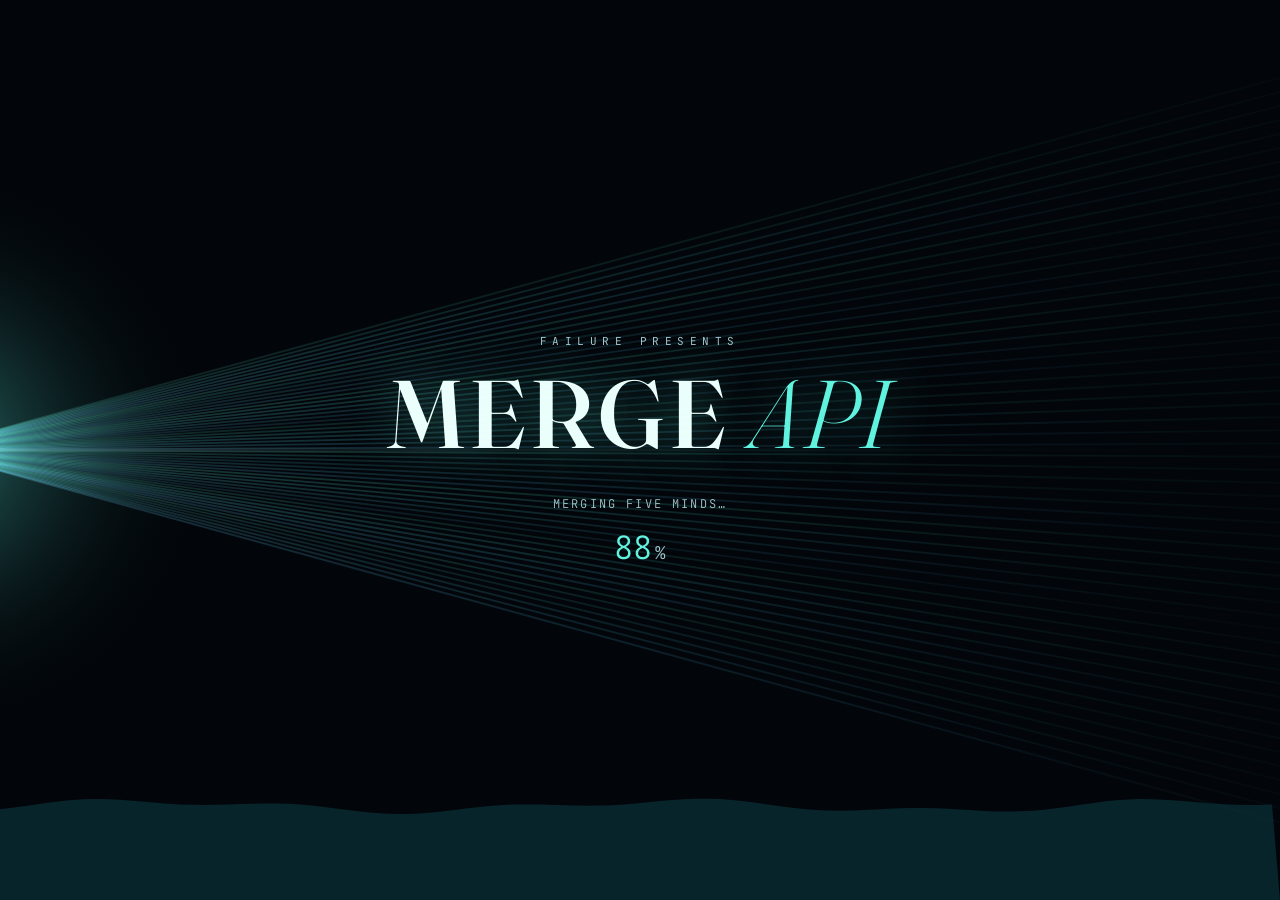
==== merge-api-landing/index.html @ cef7d69d "Add Merge API immersive WebGL landing page (merge-api-landing/) Five full-viewport scenes driven by " ====
<!DOCTYPE html>
<html lang="en">
<head>
<meta charset="UTF-8" />
<meta name="viewport" content="width=device-width, initial-scale=1.0, viewport-fit=cover" />
<meta name="description" content="Merge API by FAILURE — one endpoint, an ensemble of specialist AI models deliberating in private and answering as one." />
<title>MERGE API — Five minds. One voice. | FAILURE</title>

<link rel="preconnect" href="https://fonts.googleapis.com" />
<link rel="preconnect" href="https://fonts.gstatic.com" crossorigin />
<link href="https://fonts.googleapis.com/css2?family=Fraunces:ital,opsz,wght@0,9..144,300..900;1,9..144,300..900&family=Outfit:wght@200..700&family=JetBrains+Mono:wght@300..600&display=swap" rel="stylesheet" />

<link rel="stylesheet" href="style.css" />
</head>
<body data-scene="0">

<!-- ══════════════════════ LOADER ══════════════════════ -->
<div id="loader" aria-label="Loading Merge API" role="status">
  <canvas id="loader-canvas" aria-hidden="true"></canvas>
  <div class="loader-hud">
    <div class="loader-brand">
      <span class="loader-house">FAILURE&nbsp;presents</span>
      <h1 class="loader-title">MERGE<span class="loader-thin">&nbsp;API</span></h1>
    </div>
    <div class="loader-meta">
      <span id="loader-role" class="loader-role">waking the architect…</span>
      <span class="loader-pct-wrap"><span id="loader-pct">00</span><em>%</em></span>
    </div>
  </div>
</div>

<!-- ══════════════════════ WEBGL OCEAN ══════════════════════ -->
<canvas id="gl" aria-hidden="true"></canvas>
<div class="scrim" aria-hidden="true"></div>

<!-- ══════════════════════ HEADER ══════════════════════ -->
<header class="site-head" id="site-head">
  <a class="brand" href="#surface" data-goto="0" aria-label="Merge API — home">
    <span class="brand-sigil" aria-hidden="true">
      <svg viewBox="0 0 32 32" width="30" height="30" fill="none">
        <path d="M4 22c4-9 8-9 12 0s8 9 12 0" stroke="currentColor" stroke-width="2" stroke-linecap="round"/>
        <path d="M4 13c4-9 8-9 12 0s8 9 12 0" stroke="currentColor" stroke-width="2" stroke-linecap="round" opacity=".45"/>
      </svg>
    </span>
    <span class="brand-word">MERGE<b>API</b><i>by failure</i></span>
  </a>

  <nav class="head-nav" aria-label="Sections">
    <a href="#descent"   data-goto="1">How&nbsp;it&nbsp;thinks</a>
    <a href="#currents"  data-goto="2">Models</a>
    <a href="#depths"    data-goto="3">Platform</a>
    <a href="#emergence" data-goto="4">Access</a>
  </nav>

  <div class="head-tools">
    <a class="btn btn-key" href="#emergence" data-goto="4">
      <span>Get&nbsp;API&nbsp;Key</span>
      <svg viewBox="0 0 24 24" width="14" height="14" fill="none" aria-hidden="true"><path d="M5 12h13m-5-6 6 6-6 6" stroke="currentColor" stroke-width="2" stroke-linecap="round" stroke-linejoin="round"/></svg>
    </a>
    <button class="burger" id="burger" aria-label="Open menu" aria-expanded="false" aria-controls="mobile-menu">
      <span></span><span></span>
    </button>
  </div>
</header>

<!-- ══════════════════════ MOBILE MENU ══════════════════════ -->
<div class="mobile-menu" id="mobile-menu" aria-hidden="true">
  <nav aria-label="Mobile sections">
    <a href="#surface"   data-goto="0"><i>00</i>Surface</a>
    <a href="#descent"   data-goto="1"><i>01</i>How it thinks</a>
    <a href="#currents"  data-goto="2"><i>02</i>Models</a>
    <a href="#depths"    data-goto="3"><i>03</i>Platform</a>
    <a href="#emergence" data-goto="4"><i>04</i>Access</a>
  </nav>
  <a class="btn btn-key big" href="#emergence" data-goto="4">Get API Key</a>
  <p class="menu-foot">FAILURE&nbsp;·&nbsp;failure.fail</p>
</div>

<!-- ══════════════════════ SCENES ══════════════════════ -->
<main id="scenes">

  <!-- ─────────── 00 · SURFACE / HERO ─────────── -->
  <section class="scene scene-hero" id="surface" data-index="0" aria-label="Merge API — introduction">
    <div class="scene-inner">
      <div class="hero-stack">
        <p class="eyebrow reveal" style="--d:.05s"><b>FAILURE</b> presents · OpenAI-compatible orchestration</p>
        <h1 class="hero-title" aria-label="Merge API">
          <span class="line reveal" style="--d:.14s">MERGE</span>
          <span class="line line-italic reveal" style="--d:.26s">API</span>
        </h1>
        <p class="hero-tag reveal" style="--d:.4s">Five minds. <em>One voice.</em></p>
        <p class="hero-copy reveal" style="--d:.5s">
          One endpoint. Beneath it, an ensemble of specialist models — architect,
          implementer, critic, researcher — deliberating in private and surfacing
          as a single, synthesized answer.
        </p>
        <div class="cta-row reveal" style="--d:.62s">
          <a class="btn btn-primary" href="#emergence" data-goto="4"><span>Get API Access</span></a>
          <a class="btn btn-ghost" href="#descent" data-goto="1">
            <svg viewBox="0 0 24 24" width="15" height="15" fill="none" aria-hidden="true"><path d="M12 4v13m0 0 5-5m-5 5-5-5" stroke="currentColor" stroke-width="2" stroke-linecap="round" stroke-linejoin="round"/></svg>
            <span>See how it thinks</span>
          </a>
        </div>
        <ul class="chip-row reveal" style="--d:.74s" aria-label="Highlights">
          <li><code>POST /v1/chat/completions</code></li>
          <li>Edge-deployed</li>
          <li>Streaming-first</li>
        </ul>
      </div>
    </div>
  </section>

  <!-- ─────────── 01 · DESCENT / HOW IT WORKS ─────────── -->
  <section class="scene scene-descent" id="descent" data-index="1" aria-label="How Merge API thinks">
    <div class="scene-inner">
      <header class="scene-head">
        <p class="eyebrow reveal" style="--d:.05s">01 — The Descent</p>
        <h2 class="scene-title reveal" style="--d:.14s">Beneath the <em>surface</em></h2>
        <p class="scene-copy reveal" style="--d:.24s">
          Every request is split into private, role-labeled <b>notes</b> — no cross-talk,
          no averaging, no voting. Each specialist works alone; a judge reads everything
          and speaks for the ensemble.
        </p>
      </header>

      <ol class="role-grid" aria-label="Specialist roles">
        <li class="role-card reveal" style="--d:.3s">
          <span class="role-num">n·01</span>
          <h3>The Architect</h3>
          <p>Maps constraints, edge cases and the shape of the approach before a line is written.</p>
          <code>diffusion-gemma</code>
        </li>
        <li class="role-card reveal" style="--d:.4s">
          <span class="role-num">n·02</span>
          <h3>The Implementer</h3>
          <p>Concrete code, exact edits, syntax risks — the hands that build the thing.</p>
          <code>kimi-k2.7</code>
        </li>
        <li class="role-card reveal" style="--d:.5s">
          <span class="role-num">n·03</span>
          <h3>The Researcher</h3>
          <p>Current-info duty: live dependency versions, docs and external facts, in real time.</p>
          <code>sonar</code>
        </li>
        <li class="role-card reveal" style="--d:.6s">
          <span class="role-num">n·04</span>
          <h3>The Critic</h3>
          <p>Hunts mistakes, simpler alternatives and security holes before you ever see them.</p>
          <code>gpt-5.5</code>
        </li>
      </ol>

      <p class="flow-line reveal" style="--d:.72s" aria-label="Pipeline">
        <span>4 private notes</span><i>→</i><span>1 judge <code>opus-4.8</code></span><i>→</i><b>your answer</b>
      </p>
    </div>
  </section>

  <!-- ─────────── 02 · CURRENTS / MODELS ─────────── -->
  <section class="scene scene-currents" id="currents" data-index="2" aria-label="Merge API models">
    <div class="scene-inner">
      <header class="scene-head">
        <p class="eyebrow reveal" style="--d:.05s">02 — The Currents</p>
        <h2 class="scene-title reveal" style="--d:.14s">Three <em>currents</em>, one ocean</h2>
        <p class="scene-copy reveal" style="--d:.24s">
          Point your existing OpenAI client at a different sea. Same schema,
          three temperaments.
        </p>
      </header>

      <div class="model-row" role="list">
        <article class="model-card reveal" style="--d:.32s" role="listitem">
          <span class="model-badge">default</span>
          <h3><code>orchestrator</code></h3>
          <p class="model-sub">The vibe-coding profile. Balanced depth for everyday builds.</p>
          <ul>
            <li><i>notes</i>Diffusion&nbsp;Gemma · Kimi&nbsp;K2.7 · Sonar · GPT-5.5</li>
            <li><i>judge</i>Opus-4.8</li>
            <li><i>net</i>6-deep fallback chain</li>
          </ul>
        </article>

        <article class="model-card is-premium reveal" style="--d:.44s" role="listitem">
          <span class="model-badge">premium</span>
          <h3><code>zandy-merge-aiko</code></h3>
          <p class="model-sub">The deep current. Frontier note models for the hardest work.</p>
          <ul>
            <li><i>notes</i>GPT-5.5 · Sonar · Kimi&nbsp;K2.7 · Grok-4.3</li>
            <li><i>judge</i>Opus-4.8</li>
            <li><i>net</i>challenge-everything critic pass</li>
          </ul>
        </article>

        <article class="model-card reveal" style="--d:.56s" role="listitem">
          <span class="model-badge is-fast">3× faster</span>
          <h3><code>zandy-merge-fast</code></h3>
          <p class="model-sub">The riptide. Cerebras inference, 15-second ceilings.</p>
          <ul>
            <li><i>notes</i>Gemma-4&nbsp;31B · GLM-4.7 · GPT-OSS&nbsp;120B</li>
            <li><i>judge</i>Mercury-2</li>
            <li><i>net</i>built for IDE &amp; chat latency</li>
          </ul>
        </article>
      </div>
    </div>
  </section>

  <!-- ─────────── 03 · DEPTHS / PLATFORM ─────────── -->
  <section class="scene scene-depths" id="depths" data-index="3" aria-label="Platform features">
    <div class="scene-inner">
      <header class="scene-head">
        <p class="eyebrow reveal" style="--d:.05s">03 — The Depths</p>
        <h2 class="scene-title reveal" style="--d:.14s">Forged in the <em>deep</em></h2>
        <p class="scene-copy reveal" style="--d:.24s">
          Luminous infrastructure under crushing pressure — running at the edge,
          in 300+ cities, with no cold starts.
        </p>
      </header>

      <ul class="feature-grid">
        <li class="feature reveal" style="--d:.3s">
          <i aria-hidden="true">◍</i><h3>Streaming progress</h3>
          <p>Live orchestration events — <code>note_start</code>, <code>output_done</code>, heartbeats — keep clients warm while the ensemble deliberates.</p>
        </li>
        <li class="feature reveal" style="--d:.38s">
          <i aria-hidden="true">⌾</i><h3>Tool-aware</h3>
          <p>Full function calling. Notes reason in private; only the judge sees your tools schema and emits validated calls.</p>
        </li>
        <li class="feature reveal" style="--d:.46s">
          <i aria-hidden="true">⟗</i><h3>Fallback chains</h3>
          <p>If the judge drowns, the next one surfaces — six deep, ending at raw note recovery. Failure is a feature here.</p>
        </li>
        <li class="feature reveal" style="--d:.54s">
          <i aria-hidden="true">⬡</i><h3>Edge-native</h3>
          <p>Cloudflare Workers + KV. Distributed rate-limit state, provider pacing, zero servers to babysit.</p>
        </li>
        <li class="feature reveal" style="--d:.62s">
          <i aria-hidden="true">≋</i><h3>Zero-downtime config</h3>
          <p>Re-shape the whole ensemble with one JSON override — new providers, new roles, no redeploy.</p>
        </li>
        <li class="feature reveal" style="--d:.7s">
          <i aria-hidden="true">◒</i><h3>Silent resilience</h3>
          <p>A drowned note never sinks the answer. Orchestration continues on every current that survives.</p>
        </li>
      </ul>
    </div>
  </section>

  <!-- ─────────── 04 · EMERGENCE / CTA ─────────── -->
  <section class="scene scene-emergence" id="emergence" data-index="4" aria-label="Get access">
    <div class="scene-inner">
      <div class="emerge-grid">
        <div class="emerge-copy">
          <p class="eyebrow reveal" style="--d:.05s">04 — The Emergence</p>
          <h2 class="scene-title reveal" style="--d:.14s">One voice <em>emerges</em></h2>
          <p class="scene-copy reveal" style="--d:.24s">
            Drop-in compatible with every OpenAI client you already run.
            Change one base URL; gain five minds.
          </p>

          <form class="signup reveal" style="--d:.36s" id="signup" novalidate>
            <label for="email">Join the early-access tide</label>
            <div class="signup-row">
              <input id="email" name="email" type="email" required
                     placeholder="you@failure.fail" autocomplete="email" />
              <button class="btn btn-primary" type="submit"><span>Request key</span></button>
            </div>
            <p class="signup-note" id="signup-note" aria-live="polite">Free while in beta · no card · keys issued weekly.</p>
          </form>
        </div>

        <figure class="code-card reveal" style="--d:.3s">
          <figcaption><span class="dot"></span><span class="dot"></span><span class="dot"></span><em>first_contact.sh</em></figcaption>
<pre><code><span class="c"># same client, deeper water</span>
curl https://api.failure.fail/v1/chat/completions \
  -H <span class="s">"Authorization: Bearer $MERGE_KEY"</span> \
  -d <span class="s">'{
    "model": "orchestrator",
    "stream": true,
    "messages": [{
      "role": "user",
      "content": "Build me something honest."
    }]
  }'</span></code></pre>
        </figure>
      </div>

      <footer class="site-foot reveal" style="--d:.5s">
        <p class="foot-brand">FAILURE<i>fail forward.</i></p>
        <nav aria-label="Legal">
          <a href="#" rel="noopener">Privacy</a>
          <a href="#" rel="noopener">Terms</a>
          <a href="#" rel="noopener">Status</a>
          <a href="#" rel="noopener">Docs</a>
        </nav>
        <p class="foot-copy">© 2026 FAILURE · failure.fail — a demo experience</p>
      </footer>
    </div>
  </section>
</main>

<!-- ══════════════════════ PAGINATION ══════════════════════ -->
<nav class="paginator" id="paginator" aria-label="Scene navigation">
  <button data-goto="0" aria-label="Go to Surface"><i></i><span>Surface</span></button>
  <button data-goto="1" aria-label="Go to Descent"><i></i><span>Descent</span></button>
  <button data-goto="2" aria-label="Go to Currents"><i></i><span>Currents</span></button>
  <button data-goto="3" aria-label="Go to Depths"><i></i><span>Depths</span></button>
  <button data-goto="4" aria-label="Go to Emergence"><i></i><span>Emergence</span></button>
</nav>

<!-- scene counter + scroll cue -->
<div class="hud-left" aria-hidden="true">
  <span id="hud-index">00</span>
  <span class="hud-bar"><b id="hud-fill"></b></span>
  <span>04</span>
</div>
<div class="scroll-cue" id="scroll-cue" aria-hidden="true">
  <span>scroll to descend</span><i></i>
</div>

<script src="script.js" defer></script>
</body>
</html>
---- merge-api-landing/style.css ----
/* ═══════════════════════════════════════════════════════════════
   MERGE API — abyssal orchestration
   display: Fraunces · body: Outfit · code: JetBrains Mono
   ═══════════════════════════════════════════════════════════════ */

:root{
  --ink:        #02060a;
  --abyss:      #041019;
  --mid:        #0a2331;
  --foam:       #eafffb;
  --mist:       #9fc4c9;
  --cyan:       #5ef2dd;
  --cyan-deep:  #12b3a6;
  --sand:       #f4c98a;
  --coral:      #ff9d7a;

  --font-disp: "Fraunces", "Iowan Old Style", serif;
  --font-body: "Outfit", "Avenir Next", sans-serif;
  --font-mono: "JetBrains Mono", "SFMono-Regular", monospace;

  --head-h: clamp(64px, 9vh, 84px);
  --pad-x: clamp(20px, 5.5vw, 96px);
  --ease-out: cubic-bezier(.16, 1, .3, 1);
  --ease-io:  cubic-bezier(.65, 0, .35, 1);
}

*,*::before,*::after{ box-sizing:border-box; margin:0; padding:0; }

html{ height:100%; }
body{
  height:100dvh;
  overflow:hidden;
  background:var(--ink);
  color:var(--foam);
  font-family:var(--font-body);
  font-weight:300;
  line-height:1.6;
  letter-spacing:.01em;
  -webkit-font-smoothing:antialiased;
  overscroll-behavior:none;
}

::selection{ background:var(--cyan); color:var(--ink); }

a{ color:inherit; text-decoration:none; }
button{ font:inherit; color:inherit; background:none; border:0; cursor:pointer; }
img{ max-width:100%; display:block; }
em{ font-style:italic; }

:focus-visible{
  outline:2px solid var(--cyan);
  outline-offset:3px;
  border-radius:2px;
}

/* ═════════════════ WEBGL CANVAS + SCRIM ═════════════════ */

#gl{
  position:fixed; inset:0;
  width:100%; height:100%;
  z-index:1;
  display:block;
}

.scrim{
  position:fixed; inset:0; z-index:2;
  pointer-events:none;
  background:
    linear-gradient(180deg, rgba(2,6,10,.62) 0%, rgba(2,6,10,0) 26%, rgba(2,6,10,0) 55%, rgba(2,6,10,.7) 100%),
    radial-gradient(120% 90% at 18% 62%, rgba(2,8,14,.52) 0%, rgba(2,8,14,0) 55%);
}

/* ═════════════════ LOADER ═════════════════ */

#loader{
  position:fixed; inset:0; z-index:100;
  background:var(--ink);
  display:grid; place-items:center;
  transition:opacity .9s var(--ease-io), visibility 0s .9s;
}
#loader.is-done{ opacity:0; visibility:hidden; pointer-events:none; }

#loader-canvas{ position:absolute; inset:0; width:100%; height:100%; }

.loader-hud{
  position:relative; z-index:2;
  text-align:center;
  display:flex; flex-direction:column; align-items:center; gap:clamp(18px,4vh,34px);
  mix-blend-mode:screen;
}
.loader-house{
  font-family:var(--font-mono);
  font-size:11px; font-weight:400;
  letter-spacing:.5em; text-indent:.5em;
  text-transform:uppercase;
  color:var(--mist);
}
.loader-title{
  font-family:var(--font-disp);
  font-weight:560;
  font-size:clamp(2.6rem, 9vw, 6rem);
  letter-spacing:.04em;
  line-height:1;
  margin-top:12px;
  color:var(--foam);
  text-shadow:0 0 46px rgba(94,242,221,.35);
}
.loader-thin{ font-weight:300; font-style:italic; color:var(--cyan); }

.loader-meta{
  display:flex; flex-direction:column; align-items:center; gap:8px;
  font-family:var(--font-mono);
}
.loader-role{
  font-size:12px; letter-spacing:.18em; text-transform:uppercase;
  color:var(--mist); min-height:1.4em;
  transition:opacity .3s;
}
.loader-role.is-swap{ opacity:0; }
.loader-pct-wrap{
  font-size:clamp(1.4rem, 3.4vw, 2rem);
  font-weight:300; color:var(--cyan);
  font-variant-numeric:tabular-nums;
}
.loader-pct-wrap em{ font-style:normal; font-size:.55em; color:var(--mist); margin-left:2px; }

/* ═════════════════ HEADER ═════════════════ */

.site-head{
  position:fixed; inset:0 0 auto 0; z-index:40;
  height:var(--head-h);
  padding:0 var(--pad-x);
  display:flex; align-items:center; justify-content:space-between; gap:24px;
  opacity:0; transform:translateY(-14px);
  transition:opacity .8s var(--ease-out) .15s, transform .8s var(--ease-out) .15s;
}
body.is-ready .site-head{ opacity:1; transform:none; }
.site-head::before{
  content:""; position:absolute; inset:0; z-index:-1;
  background:linear-gradient(180deg, rgba(2,6,10,.55), rgba(2,6,10,0));
  backdrop-filter:blur(2px);
  -webkit-backdrop-filter:blur(2px);
  mask-image:linear-gradient(180deg,#000 55%,transparent);
  -webkit-mask-image:linear-gradient(180deg,#000 55%,transparent);
}

.brand{ display:flex; align-items:center; gap:12px; }
.brand-sigil{ color:var(--cyan); display:grid; place-items:center; filter:drop-shadow(0 0 8px rgba(94,242,221,.5)); }
.brand-word{
  font-family:var(--font-disp);
  font-size:1.06rem; font-weight:600; letter-spacing:.12em;
  display:flex; align-items:baseline; gap:1px;
  position:relative;
}
.brand-word b{ font-weight:300; font-style:italic; color:var(--cyan); letter-spacing:.06em; }
.brand-word i{
  position:absolute; left:1px; top:100%;
  font-family:var(--font-mono); font-style:normal;
  font-size:8.5px; letter-spacing:.34em; text-transform:uppercase;
  color:var(--mist); white-space:nowrap;
}

.head-nav{ display:flex; gap:clamp(18px,3vw,42px); }
.head-nav a{
  position:relative;
  font-size:.82rem; font-weight:400;
  letter-spacing:.22em; text-transform:uppercase;
  color:var(--mist);
  padding:6px 0;
  transition:color .3s;
}
.head-nav a::after{
  content:""; position:absolute; left:0; bottom:0;
  width:100%; height:1px;
  background:linear-gradient(90deg, var(--cyan), transparent);
  transform:scaleX(0); transform-origin:left;
  transition:transform .45s var(--ease-out);
}
.head-nav a:hover, .head-nav a.is-active{ color:var(--foam); }
.head-nav a:hover::after, .head-nav a.is-active::after{ transform:scaleX(1); }

.head-tools{ display:flex; align-items:center; gap:16px; }

/* burger */
.burger{
  width:44px; height:44px;
  display:none; flex-direction:column; align-items:center; justify-content:center; gap:7px;
}
.burger span{
  width:24px; height:1.5px; background:var(--foam);
  transition:transform .4s var(--ease-out), width .3s;
}
.burger span:last-child{ width:15px; align-self:flex-end; margin-right:10px; }
body.menu-open .burger span:first-child{ transform:translateY(4.25px) rotate(45deg); }
body.menu-open .burger span:last-child{ width:24px; margin:0; transform:translateY(-4.25px) rotate(-45deg); }

/* ═════════════════ BUTTONS ═════════════════ */

.btn{
  position:relative;
  display:inline-flex; align-items:center; justify-content:center; gap:10px;
  font-family:var(--font-mono);
  font-size:.78rem; font-weight:500;
  letter-spacing:.22em; text-indent:.22em; text-transform:uppercase;
  padding:1.05em 1.9em;
  border-radius:2px;
  transition:transform .35s var(--ease-out), box-shadow .35s, background-color .35s, color .35s;
  overflow:hidden;
  white-space:nowrap;
}
.btn:active{ transform:scale(.97); }

.btn-primary{
  background:var(--cyan);
  color:var(--ink);
  box-shadow:0 0 0 1px rgba(94,242,221,.4), 0 8px 34px rgba(94,242,221,.28);
}
.btn-primary::before{           /* moving inner sheen */
  content:""; position:absolute; inset:0;
  background:linear-gradient(115deg, transparent 30%, rgba(255,255,255,.75) 50%, transparent 70%);
  transform:translateX(-120%);
  transition:transform .8s var(--ease-io);
}
.btn-primary:hover{ box-shadow:0 0 0 1px rgba(94,242,221,.9), 0 10px 44px rgba(94,242,221,.5); }
.btn-primary:hover::before{ transform:translateX(120%); }

.btn-ghost{
  color:var(--foam);
  box-shadow:inset 0 0 0 1px rgba(234,255,251,.28);
  background:rgba(4,16,25,.3);
  backdrop-filter:blur(6px);
  -webkit-backdrop-filter:blur(6px);
}
.btn-ghost:hover{ box-shadow:inset 0 0 0 1px rgba(94,242,221,.8); color:var(--cyan); }

.btn-key{
  padding:.8em 1.4em;
  color:var(--foam);
  box-shadow:inset 0 0 0 1px rgba(234,255,251,.25);
  border-radius:99px;
}
.btn-key:hover{ box-shadow:inset 0 0 0 1px var(--cyan); color:var(--cyan); }
.btn-key.big{ font-size:.95rem; padding:1.1em 2.4em; box-shadow:inset 0 0 0 1px var(--cyan); color:var(--cyan); }

/* ═════════════════ MOBILE MENU ═════════════════ */

.mobile-menu{
  position:fixed; inset:0; z-index:35;
  background:
    radial-gradient(140% 100% at 100% 0%, rgba(18,179,166,.14), transparent 55%),
    rgba(2,6,10,.94);
  backdrop-filter:blur(18px);
  -webkit-backdrop-filter:blur(18px);
  display:flex; flex-direction:column; justify-content:center; align-items:flex-start;
  gap:8vh;
  padding:calc(var(--head-h) + 4vh) 9vw 6vh;
  clip-path:circle(0% at calc(100% - 44px) 40px);
  visibility:hidden;
  transition:clip-path .7s var(--ease-io), visibility 0s .7s;
}
body.menu-open .mobile-menu{
  clip-path:circle(150% at calc(100% - 44px) 40px);
  visibility:visible;
  transition:clip-path .7s var(--ease-io);
}
.mobile-menu nav{ display:flex; flex-direction:column; gap:4px; width:100%; }
.mobile-menu nav a{
  font-family:var(--font-disp);
  font-size:clamp(1.9rem, 8.5vw, 3rem);
  font-weight:420; letter-spacing:.02em;
  padding:.32em 0;
  display:flex; align-items:baseline; gap:.6em;
  color:var(--foam);
  border-bottom:1px solid rgba(159,196,201,.12);
  opacity:0; transform:translateY(24px);
  transition:opacity .5s var(--ease-out), transform .5s var(--ease-out), color .3s;
}
body.menu-open .mobile-menu nav a{ opacity:1; transform:none; }
.mobile-menu nav a:nth-child(1){ transition-delay:.12s }
.mobile-menu nav a:nth-child(2){ transition-delay:.18s }
.mobile-menu nav a:nth-child(3){ transition-delay:.24s }
.mobile-menu nav a:nth-child(4){ transition-delay:.3s }
.mobile-menu nav a:nth-child(5){ transition-delay:.36s }
.mobile-menu nav a i{
  font-family:var(--font-mono); font-style:normal;
  font-size:.72rem; color:var(--cyan); letter-spacing:.2em;
}
.mobile-menu nav a.is-active{ color:var(--cyan); }
.menu-foot{ font-family:var(--font-mono); font-size:.7rem; letter-spacing:.3em; color:var(--mist); text-transform:uppercase; }

/* ═════════════════ SCENES — SHARED ═════════════════ */

#scenes{ position:fixed; inset:0; z-index:10; }

.scene{
  position:absolute; inset:0;
  visibility:hidden;
  pointer-events:none;
}
.scene.is-active{ visibility:visible; pointer-events:auto; }
.scene.is-leaving{ visibility:visible; }

.scene-inner{
  height:100%;
  padding:calc(var(--head-h) + 2vh) var(--pad-x) clamp(20px, 5vh, 56px);
  display:flex; flex-direction:column; justify-content:center;
  max-width:1560px; margin-inline:auto;
  overflow-y:auto;
  overscroll-behavior:contain;
  touch-action:pan-y;
  scrollbar-width:none;
}
.scene-inner::-webkit-scrollbar{ display:none; }

/* reveal choreography */
.reveal{
  opacity:0;
  transform:translateY(38px);
  filter:blur(6px);
  transition:none;
}
.scene.is-active .reveal{
  opacity:1; transform:none; filter:blur(0);
  transition:
    opacity .9s var(--ease-out) var(--d,0s),
    transform .9s var(--ease-out) var(--d,0s),
    filter .9s var(--ease-out) var(--d,0s);
}
.scene.is-leaving .reveal{
  opacity:0;
  transform:translateY(-30px);
  filter:blur(8px);
  transition:opacity .45s var(--ease-io), transform .45s var(--ease-io), filter .45s var(--ease-io);
}

.eyebrow{
  font-family:var(--font-mono);
  font-size:.72rem; font-weight:400;
  letter-spacing:.42em; text-transform:uppercase;
  color:var(--sand);
  display:flex; align-items:center; gap:14px;
}
.eyebrow::before{ content:""; width:34px; height:1px; background:currentColor; opacity:.6; }
.eyebrow b{ font-weight:600; color:var(--foam); }

.scene-head{ max-width:720px; margin-bottom:clamp(22px, 4.5vh, 48px); }

.scene-title{
  font-family:var(--font-disp);
  font-weight:480;
  font-size:clamp(2.3rem, 6vw, 4.6rem);
  line-height:1.02;
  letter-spacing:.005em;
  margin:.45em 0 .35em;
  text-wrap:balance;
}
.scene-title em{
  font-weight:340;
  color:var(--cyan);
  text-shadow:0 0 34px rgba(94,242,221,.4);
}

.scene-copy{
  font-size:clamp(.95rem, 1.25vw, 1.08rem);
  color:var(--mist);
  max-width:56ch;
}
.scene-copy b{ color:var(--foam); font-weight:500; }

/* ═════════════════ 00 · HERO ═════════════════ */

.hero-stack{ max-width:880px; }

.hero-title{
  font-family:var(--font-disp);
  font-size:clamp(3.4rem, 13.5vw, 11rem);
  line-height:.88;
  letter-spacing:.015em;
  font-weight:590;
  margin:clamp(14px,2.4vh,26px) 0;
  text-shadow:0 4px 60px rgba(2,6,10,.8);
}
.hero-title .line{ display:block; }
.hero-title .line-italic{
  font-style:italic; font-weight:280;
  color:var(--cyan);
  margin-left:.35em;
  text-shadow:0 0 70px rgba(94,242,221,.45);
}

.hero-tag{
  font-family:var(--font-disp);
  font-size:clamp(1.2rem, 2.6vw, 1.9rem);
  font-weight:350;
  letter-spacing:.02em;
}
.hero-tag em{ color:var(--cyan); }

.hero-copy{
  margin-top:14px;
  max-width:52ch;
  color:var(--mist);
  font-size:clamp(.92rem, 1.2vw, 1.05rem);
}

.cta-row{ display:flex; flex-wrap:wrap; gap:14px; margin-top:clamp(20px, 4vh, 36px); }

.chip-row{
  list-style:none;
  display:flex; flex-wrap:wrap; gap:10px 22px;
  margin-top:clamp(18px, 3.4vh, 30px);
  font-family:var(--font-mono);
  font-size:.72rem; letter-spacing:.14em;
  color:var(--mist);
}
.chip-row li{ display:flex; align-items:center; gap:8px; }
.chip-row li::before{ content:""; width:5px; height:5px; border-radius:50%; background:var(--cyan); box-shadow:0 0 8px var(--cyan); }
.chip-row code{ color:var(--foam); }

/* ═════════════════ 01 · ROLES ═════════════════ */

.role-grid{
  list-style:none;
  display:grid;
  grid-template-columns:repeat(4, 1fr);
  gap:clamp(10px, 1.4vw, 18px);
}
.role-card{
  position:relative;
  padding:clamp(16px, 1.8vw, 26px);
  background:linear-gradient(165deg, rgba(10,35,49,.6), rgba(4,16,25,.42));
  box-shadow:inset 0 0 0 1px rgba(159,196,201,.16);
  backdrop-filter:blur(10px);
  -webkit-backdrop-filter:blur(10px);
  border-radius:3px;
  overflow:hidden;
  transition:box-shadow .4s, transform .5s var(--ease-out);
}
.role-card::after{                /* biolume corner */
  content:""; position:absolute; right:-30%; top:-30%;
  width:70%; aspect-ratio:1; border-radius:50%;
  background:radial-gradient(circle, rgba(94,242,221,.16), transparent 65%);
  opacity:0; transition:opacity .5s;
}
.role-card:hover{ transform:translateY(-6px); box-shadow:inset 0 0 0 1px rgba(94,242,221,.55), 0 22px 44px rgba(2,6,10,.5); }
.role-card:hover::after{ opacity:1; }

.role-num{
  font-family:var(--font-mono); font-size:.66rem;
  letter-spacing:.3em; color:var(--sand);
}
.role-card h3{
  font-family:var(--font-disp);
  font-size:clamp(1.15rem, 1.7vw, 1.5rem);
  font-weight:460; margin:.55em 0 .4em;
}
.role-card p{ font-size:.84rem; color:var(--mist); line-height:1.55; }
.role-card code{
  display:inline-block; margin-top:14px;
  font-family:var(--font-mono); font-size:.68rem; letter-spacing:.1em;
  color:var(--cyan);
  padding:4px 10px;
  box-shadow:inset 0 0 0 1px rgba(94,242,221,.3);
  border-radius:99px;
}

.flow-line{
  margin-top:clamp(18px, 3.6vh, 34px);
  display:flex; flex-wrap:wrap; align-items:center; gap:12px 18px;
  font-family:var(--font-mono);
  font-size:clamp(.72rem, 1vw, .85rem);
  letter-spacing:.16em; text-transform:uppercase;
  color:var(--mist);
}
.flow-line i{ font-style:normal; color:var(--cyan); }
.flow-line b{ color:var(--foam); font-weight:600; }
.flow-line code{ color:var(--sand); text-transform:none; }

/* ═════════════════ 02 · MODELS ═════════════════ */

.model-row{
  display:grid;
  grid-template-columns:repeat(3, 1fr);
  gap:clamp(12px, 1.6vw, 22px);
  align-items:stretch;
}
.model-card{
  position:relative;
  padding:clamp(20px, 2.2vw, 34px);
  background:linear-gradient(170deg, rgba(10,35,49,.66), rgba(3,10,16,.5));
  box-shadow:inset 0 0 0 1px rgba(159,196,201,.16);
  backdrop-filter:blur(12px);
  -webkit-backdrop-filter:blur(12px);
  border-radius:4px;
  transition:transform .5s var(--ease-out), box-shadow .4s;
}
.model-card:hover{ transform:translateY(-8px); box-shadow:inset 0 0 0 1px rgba(94,242,221,.5), 0 30px 60px rgba(2,6,10,.55); }
.model-card.is-premium{
  background:linear-gradient(170deg, rgba(18,60,66,.7), rgba(4,16,25,.55));
  box-shadow:inset 0 0 0 1px rgba(94,242,221,.4), 0 0 60px rgba(18,179,166,.12);
}

.model-badge{
  position:absolute; top:18px; right:18px;
  font-family:var(--font-mono); font-size:.6rem; font-weight:500;
  letter-spacing:.28em; text-transform:uppercase; text-indent:.28em;
  color:var(--ink);
  background:var(--cyan);
  padding:5px 12px; border-radius:99px;
}
.model-badge.is-fast{ background:var(--coral); }
.model-card:not(.is-premium) .model-badge:not(.is-fast){ background:transparent; color:var(--mist); box-shadow:inset 0 0 0 1px rgba(159,196,201,.4); }

.model-card h3{ font-family:var(--font-mono); font-weight:500; font-size:clamp(1rem, 1.5vw, 1.3rem); letter-spacing:.02em; color:var(--foam); margin-bottom:6px; padding-right:5.5em; }
.model-card h3 code{ color:inherit; }
.model-sub{
  font-family:var(--font-disp); font-style:italic; font-weight:340;
  font-size:clamp(.92rem, 1.25vw, 1.08rem);
  color:var(--cyan); margin-bottom:18px;
}
.model-card ul{ list-style:none; display:flex; flex-direction:column; gap:10px; }
.model-card li{
  font-size:.8rem; color:var(--mist);
  display:flex; gap:12px; align-items:baseline;
  padding-top:10px;
  border-top:1px solid rgba(159,196,201,.13);
}
.model-card li i{
  flex:0 0 3.4em;
  font-family:var(--font-mono); font-style:normal;
  font-size:.62rem; letter-spacing:.22em; text-transform:uppercase;
  color:var(--sand);
}

/* ═════════════════ 03 · FEATURES ═════════════════ */

.feature-grid{
  list-style:none;
  display:grid;
  grid-template-columns:repeat(3, 1fr);
  gap:clamp(10px, 1.4vw, 20px);
}
.feature{
  padding:clamp(16px, 1.8vw, 26px);
  background:rgba(4,16,25,.5);
  box-shadow:inset 0 0 0 1px rgba(159,196,201,.14);
  backdrop-filter:blur(9px);
  -webkit-backdrop-filter:blur(9px);
  border-radius:3px;
  transition:box-shadow .4s, background-color .4s;
}
.feature:hover{ box-shadow:inset 0 0 0 1px rgba(94,242,221,.5); background:rgba(8,28,40,.6); }
.feature i{
  font-style:normal; font-size:1.3rem; color:var(--cyan);
  display:inline-block; margin-bottom:10px;
  filter:drop-shadow(0 0 10px rgba(94,242,221,.6));
}
.feature h3{ font-family:var(--font-disp); font-weight:460; font-size:clamp(1.02rem, 1.4vw, 1.25rem); margin-bottom:8px; }
.feature p{ font-size:.82rem; color:var(--mist); line-height:1.55; }
.feature code{ font-family:var(--font-mono); font-size:.9em; color:var(--cyan); }

/* ═════════════════ 04 · EMERGENCE ═════════════════ */

.scene-emergence .scene-inner{ justify-content:flex-end; gap:clamp(20px, 4vh, 44px); }

.emerge-grid{
  display:grid;
  grid-template-columns:minmax(0, 1.05fr) minmax(0, .95fr);
  gap:clamp(24px, 4vw, 72px);
  align-items:center;
}

.signup{ margin-top:clamp(18px, 3.4vh, 32px); max-width:520px; }
.signup label{
  display:block;
  font-family:var(--font-mono); font-size:.7rem;
  letter-spacing:.3em; text-transform:uppercase;
  color:var(--sand);
  margin-bottom:12px;
}
.signup-row{ display:flex; gap:10px; }
.signup input{
  flex:1; min-width:0;
  font:300 .95rem var(--font-body);
  letter-spacing:.02em;
  color:var(--foam);
  background:rgba(4,16,25,.55);
  border:0;
  box-shadow:inset 0 0 0 1px rgba(159,196,201,.3);
  border-radius:2px;
  padding:0 18px;
  transition:box-shadow .3s;
}
.signup input::placeholder{ color:rgba(159,196,201,.5); }
.signup input:focus{ outline:none; box-shadow:inset 0 0 0 1px var(--cyan), 0 0 24px rgba(94,242,221,.15); }
.signup input:user-invalid{ box-shadow:inset 0 0 0 1px var(--coral); }
.signup-note{
  margin-top:12px;
  font-family:var(--font-mono); font-size:.68rem;
  letter-spacing:.12em; color:var(--mist);
  transition:color .3s;
}
.signup.is-sent .signup-note{ color:var(--cyan); }

.code-card{
  background:rgba(2,8,13,.78);
  box-shadow:inset 0 0 0 1px rgba(159,196,201,.2), 0 34px 80px rgba(0,0,0,.55), 0 0 90px rgba(18,179,166,.1);
  backdrop-filter:blur(14px);
  -webkit-backdrop-filter:blur(14px);
  border-radius:6px;
  overflow:hidden;
}
.code-card figcaption{
  display:flex; align-items:center; gap:7px;
  padding:12px 16px;
  border-bottom:1px solid rgba(159,196,201,.14);
}
.code-card .dot{ width:9px; height:9px; border-radius:50%; background:rgba(159,196,201,.28); }
.code-card .dot:first-child{ background:var(--coral); }
.code-card figcaption em{
  margin-left:auto;
  font:400 .68rem var(--font-mono); font-style:normal;
  letter-spacing:.14em; color:var(--mist);
}
.code-card pre{
  padding:clamp(14px, 1.8vw, 24px);
  overflow-x:auto;
  font:400 clamp(.68rem, 1vw, .8rem)/1.75 var(--font-mono);
  color:var(--foam);
  scrollbar-width:thin;
}
.code-card .c{ color:rgba(159,196,201,.55); font-style:italic; }
.code-card .s{ color:var(--cyan); }

.site-foot{
  display:flex; flex-wrap:wrap; align-items:baseline; gap:14px 34px;
  padding-top:clamp(14px, 2.4vh, 22px);
  border-top:1px solid rgba(159,196,201,.15);
}
.foot-brand{
  font-family:var(--font-disp); font-weight:620; letter-spacing:.16em;
  display:flex; align-items:baseline; gap:12px;
}
.foot-brand i{
  font-family:var(--font-mono); font-style:normal; font-weight:400;
  font-size:.62rem; letter-spacing:.3em; text-transform:uppercase; color:var(--cyan);
}
.site-foot nav{ display:flex; gap:22px; margin-left:auto; }
.site-foot nav a{
  font-family:var(--font-mono); font-size:.68rem;
  letter-spacing:.2em; text-transform:uppercase;
  color:var(--mist); transition:color .3s;
}
.site-foot nav a:hover{ color:var(--cyan); }
.foot-copy{ width:100%; font-size:.7rem; color:rgba(159,196,201,.55); letter-spacing:.06em; }

/* ═════════════════ PAGINATOR ═════════════════ */

.paginator{
  position:fixed; right:clamp(14px, 2.6vw, 40px); top:50%; z-index:30;
  transform:translateY(-50%);
  display:flex; flex-direction:column; gap:20px;
  opacity:0; transition:opacity .8s .4s;
}
body.is-ready .paginator{ opacity:1; }

.paginator button{
  position:relative;
  display:flex; align-items:center; justify-content:flex-end; gap:12px;
  padding:4px 0;
}
.paginator span{
  font-family:var(--font-mono); font-size:.62rem;
  letter-spacing:.3em; text-transform:uppercase;
  color:var(--mist);
  opacity:0; transform:translateX(8px);
  transition:opacity .35s, transform .35s var(--ease-out), color .3s;
  pointer-events:none;
}
.paginator button:hover span, .paginator button.is-active span{ opacity:1; transform:none; }
.paginator button.is-active span{ color:var(--cyan); }
.paginator i{
  width:9px; height:9px; border-radius:50%;
  box-shadow:inset 0 0 0 1.5px rgba(159,196,201,.55);
  transition:background-color .35s, box-shadow .35s, transform .35s var(--ease-out);
}
.paginator button:hover i{ box-shadow:inset 0 0 0 1.5px var(--foam); }
.paginator button.is-active i{
  background:var(--cyan);
  box-shadow:0 0 0 4px rgba(94,242,221,.18), 0 0 14px var(--cyan);
  transform:scale(1.25);
}

/* ═════════════════ HUD + SCROLL CUE ═════════════════ */

.hud-left{
  position:fixed; left:var(--pad-x); bottom:clamp(18px, 4vh, 40px); z-index:30;
  display:flex; align-items:center; gap:14px;
  font-family:var(--font-mono); font-size:.66rem; letter-spacing:.24em;
  color:var(--mist);
  opacity:0; transition:opacity .8s .5s;
}
body.is-ready .hud-left{ opacity:1; }
body.at-end .hud-left{ opacity:0; }
.hud-bar{ width:clamp(60px, 8vw, 120px); height:1px; background:rgba(159,196,201,.3); position:relative; }
.hud-bar b{
  position:absolute; inset:0 auto 0 0; width:0%;
  background:var(--cyan);
  box-shadow:0 0 8px var(--cyan);
  transition:width .9s var(--ease-io);
}
#hud-index{ color:var(--foam); }

.scroll-cue{
  position:fixed; right:var(--pad-x); bottom:clamp(18px, 4vh, 40px); z-index:30;
  display:flex; align-items:center; gap:14px;
  font-family:var(--font-mono); font-size:.62rem;
  letter-spacing:.32em; text-transform:uppercase;
  color:var(--mist);
  opacity:0;
  transition:opacity .8s .6s;
}
body.is-ready .scroll-cue{ opacity:1; }
body.at-end .scroll-cue{ opacity:0; }
.scroll-cue i{
  width:1px; height:44px;
  background:linear-gradient(180deg, transparent, var(--cyan));
  position:relative; overflow:hidden;
}
.scroll-cue i::after{
  content:""; position:absolute; left:0; top:-40%;
  width:100%; height:40%;
  background:var(--foam);
  animation:cue-drip 2.2s var(--ease-io) infinite;
}
@keyframes cue-drip{ to{ top:130%; } }

/* ═════════════════ RESPONSIVE ═════════════════ */

@media (max-width: 1180px){
  .role-grid{ grid-template-columns:repeat(2, 1fr); }
  .feature-grid{ grid-template-columns:repeat(2, 1fr); }
}

@media (max-width: 960px){
  .head-nav{ display:none; }
  .burger{ display:flex; }
  .model-row{ grid-template-columns:1fr; max-width:640px; }
  .model-card{ padding:18px 22px; }
  .model-card ul{ gap:7px; }
  .emerge-grid{ grid-template-columns:1fr; gap:26px; }
  .scene-inner{ justify-content:flex-start; }
  .scene-inner > :first-child{ margin-top:auto; }
  .scene-inner > :last-child{ margin-bottom:auto; }
  .scene-emergence .scene-inner{ justify-content:flex-start; }
}

@media (max-width: 720px){
  .btn-key:not(.big){ display:none; }
  .brand-word i{ display:none; }

  .paginator{
    top:auto; right:auto; bottom:calc(14px + env(safe-area-inset-bottom));
    left:50%; transform:translateX(-50%);
    flex-direction:row; gap:16px;
  }
  .paginator span{ display:none; }

  .hud-left{ bottom:calc(46px + env(safe-area-inset-bottom)); }
  .scroll-cue{ display:none; }

  .scene-inner{ padding-bottom:calc(98px + env(safe-area-inset-bottom)); }

  .hero-title .line-italic{ margin-left:.12em; }
  .role-grid{ grid-template-columns:1fr 1fr; gap:8px; }
  .role-card p{ display:none; }
  .role-card h3{ font-size:1rem; }
  .feature-grid{ grid-template-columns:1fr 1fr; gap:8px; }
  .feature p{ font-size:.72rem; }
  .signup-row{ flex-direction:column; }
  .signup input{ padding:14px 18px; }
  .site-foot nav{ margin-left:0; }
  .cta-row .btn{ flex:1 1 auto; }
}

@media (max-width: 430px){
  .feature-grid{ grid-template-columns:1fr; }
  .feature p{ display:none; }
  .feature{ display:grid; grid-template-columns:auto 1fr; gap:0 14px; align-items:center; padding:12px 16px; }
  .feature i{ margin:0; }
  .feature h3{ margin:0; font-size:.95rem; }
  .role-grid{ grid-template-columns:1fr 1fr; }
  .chip-row{ flex-direction:column; gap:8px; }
}

@media (max-height: 620px) and (min-width: 721px){
  .hero-title{ font-size:clamp(2.6rem, 9vw, 6rem); }
  .scene-head{ margin-bottom:14px; }
  .role-card p{ display:none; }
}

/* ═════════════════ REDUCED MOTION ═════════════════ */

@media (prefers-reduced-motion: reduce){
  *, *::before, *::after{
    animation-duration:.01ms !important;
    animation-iteration-count:1 !important;
    transition-duration:.15s !important;
  }
  .reveal{ transform:none; filter:none; }
  .scroll-cue i::after{ animation:none; }
}
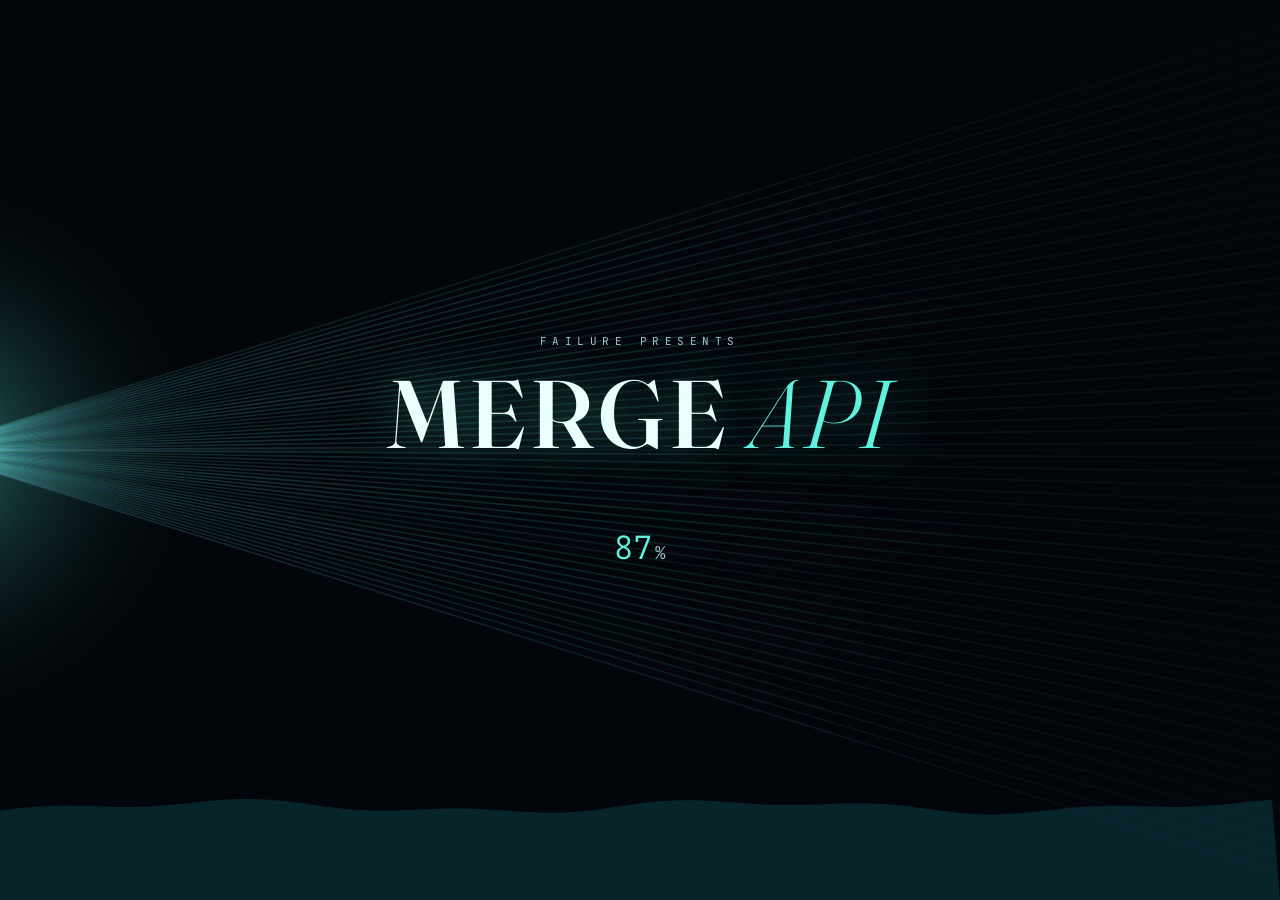
==== commit e5042846: "Add data-URI favicon and self-contained standalone.html build standalone.html inlines style.css and " ====
--- a/merge-api-landing/index.html
+++ b/merge-api-landing/index.html
@@ -5,6 +5,7 @@
 <meta name="viewport" content="width=device-width, initial-scale=1.0, viewport-fit=cover" />
 <meta name="description" content="Merge API by FAILURE — one endpoint, an ensemble of specialist AI models deliberating in private and answering as one." />
 <title>MERGE API — Five minds. One voice. | FAILURE</title>
+<link rel="icon" href="data:image/svg+xml,%3Csvg xmlns='http://www.w3.org/2000/svg' viewBox='0 0 32 32'%3E%3Cpath d='M4 22c4-9 8-9 12 0s8 9 12 0' stroke='%235ef2dd' stroke-width='3' fill='none' stroke-linecap='round'/%3E%3Cpath d='M4 13c4-9 8-9 12 0s8 9 12 0' stroke='%235ef2dd' stroke-width='3' fill='none' stroke-linecap='round' opacity='.45'/%3E%3C/svg%3E" />
 
 <link rel="preconnect" href="https://fonts.googleapis.com" />
 <link rel="preconnect" href="https://fonts.gstatic.com" crossorigin />
